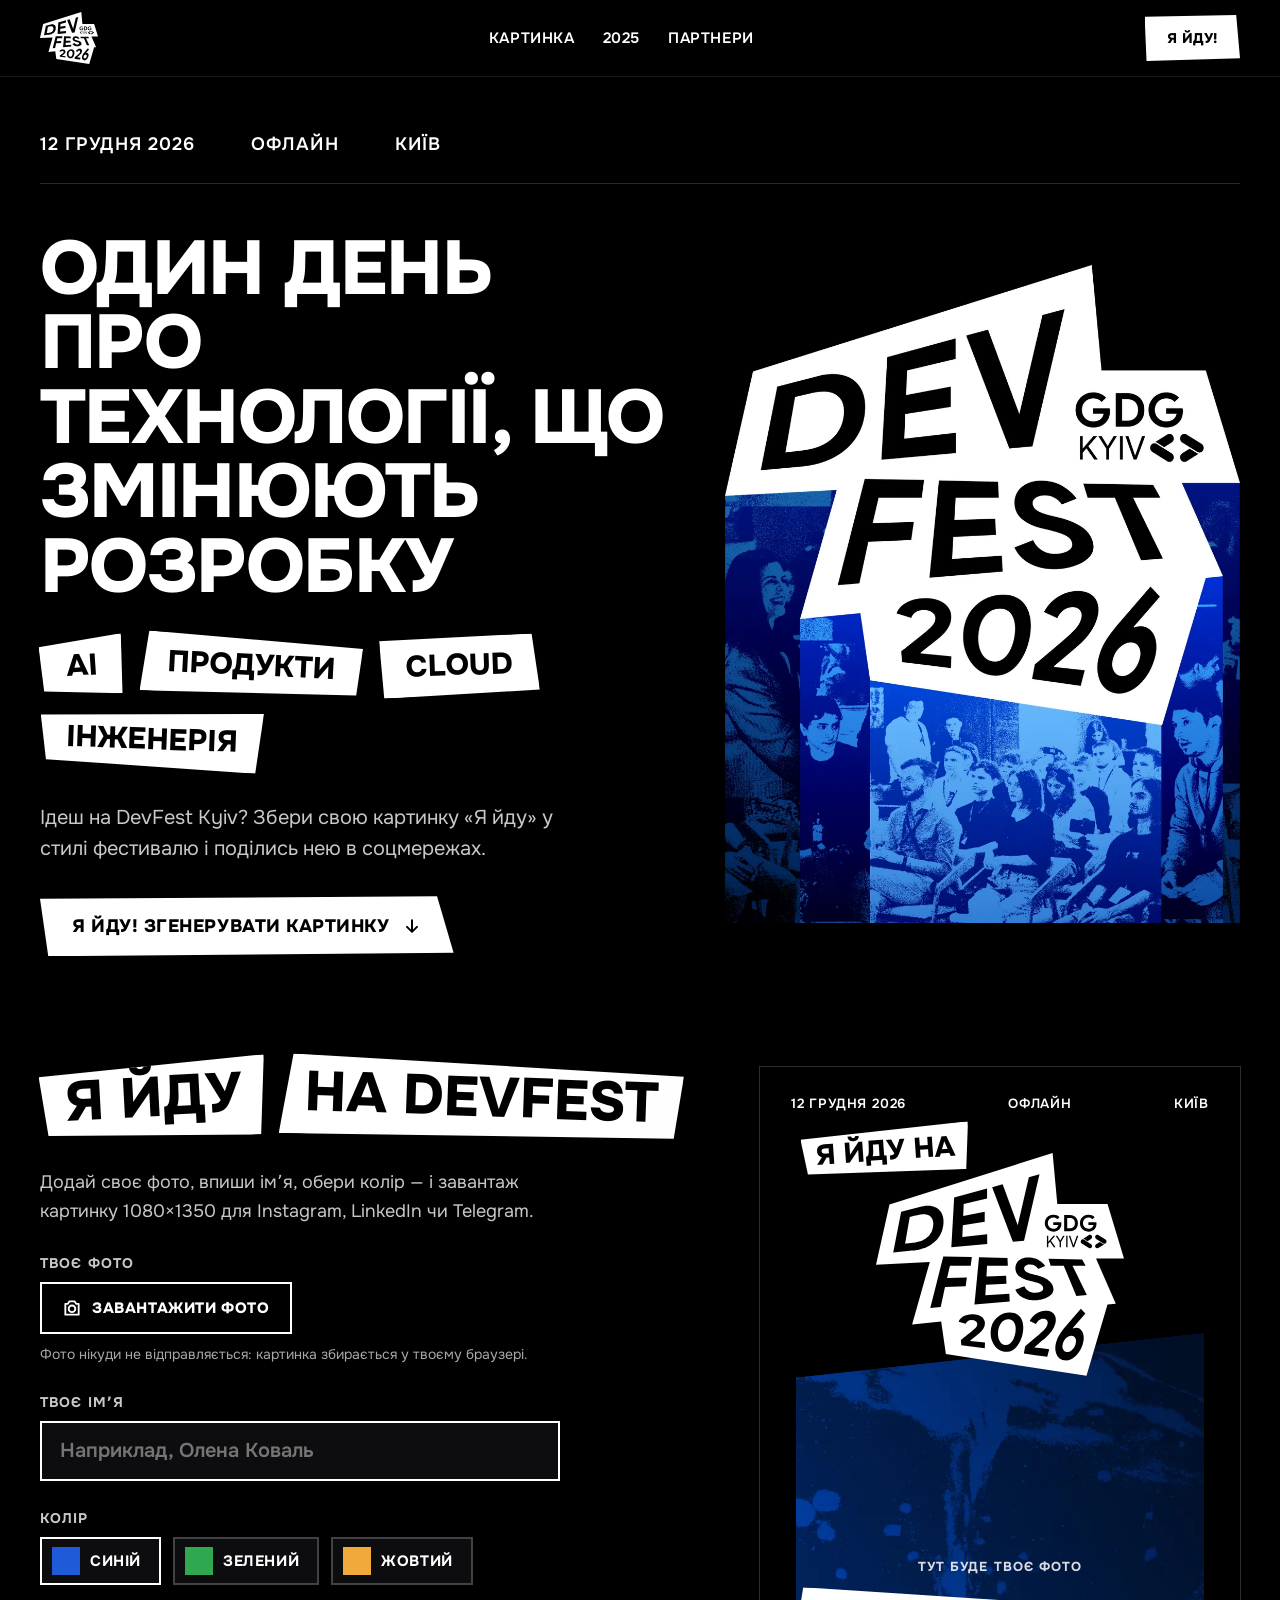
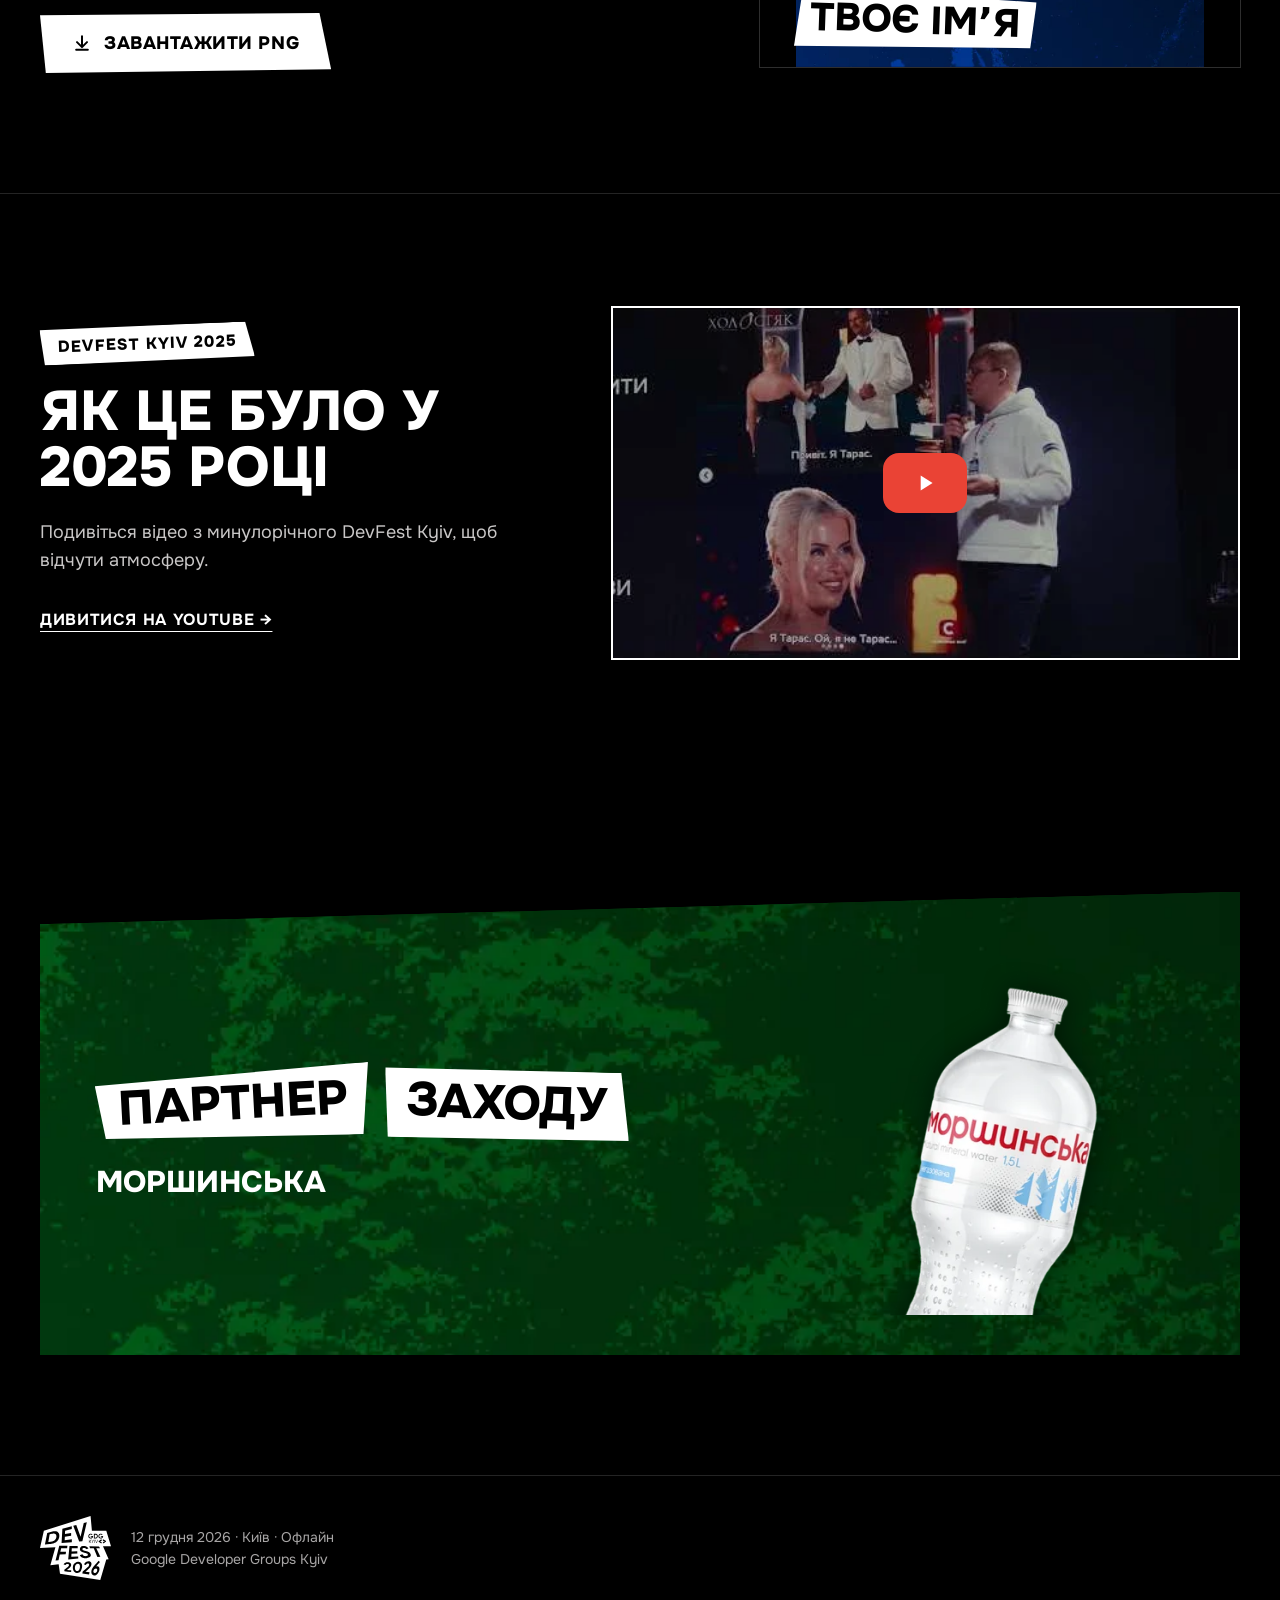
==== index.html @ 0931aec8 "Add DevFest Kyiv 2026 landing with «Я йду» image generator Co-Authored-By: Claude Opus 5.5 <noreply@" ====
<!doctype html>
<html lang="uk">
<head>
<meta charset="utf-8">
<meta name="viewport" content="width=device-width, initial-scale=1">
<title>DevFest Kyiv 2026 — Я йду</title>
<meta name="description" content="DevFest Kyiv 2026, 12 грудня, Київ, офлайн. Збери свою картинку «Я йду на DevFest» і поділись нею.">
<meta property="og:title" content="Я йду на DevFest Kyiv 2026">
<meta property="og:description" content="12 грудня 2026 · Київ · Офлайн. Збери свою картинку «Я йду».">
<meta property="og:image" content="https://olehmell.github.io/devfest-kyiv-2026/assets/og.jpg">
<meta name="twitter:card" content="summary_large_image">
<meta name="theme-color" content="#000000">
<link rel="icon" href="assets/logo.svg" type="image/svg+xml">
<link rel="preconnect" href="https://fonts.googleapis.com">
<link rel="stylesheet" href="https://fonts.googleapis.com/css2?family=Onest:wght@400;500;600;700;800;900&amp;display=swap">
<style>
[hidden]{display:none !important}
html{scroll-behavior:smooth}
body{margin:0;background:#000}
*{box-sizing:border-box}
a{color:#ffffff}a:hover{color:#9cbcff}
.wrap{width:100%;max-width:1280px;margin:0 auto;padding:0 40px}
.nav-links{display:flex;gap:28px;flex-wrap:wrap;align-items:center}
.hero{display:grid;grid-template-columns:minmax(0,1.1fr) minmax(0,.9fr);gap:56px;align-items:center}
.gen{display:grid;grid-template-columns:minmax(0,1fr) auto;gap:64px;align-items:center}
.recap{display:grid;grid-template-columns:minmax(0,.9fr) minmax(0,1.1fr);gap:56px;align-items:center}
.partner{display:grid;grid-template-columns:minmax(0,1.2fr) minmax(0,.8fr);gap:40px;align-items:center}
.tx-red{background:#3b0505 url(assets/tx-red.webp) center/cover no-repeat}
.tx-green{background:#0a3a12 url(assets/tx-green.webp) center/cover no-repeat}
.torn-a{clip-path:polygon(0 14%,100% 0,97% 100%,3% 88%)}
.torn-b{clip-path:polygon(3% 0,100% 12%,98% 90%,0 100%)}
.torn-c{clip-path:polygon(0 4%,96% 0,100% 94%,2% 100%)}
.shard{clip-path:polygon(0 7%,100% 0,100% 100%,0 100%)}
.band{clip-path:polygon(0 0,100% 10%,100% 100%,0 90%)}
.btn-w{color:#000;background:#fff;border:0;cursor:pointer}
.btn-w:hover{color:#000;background:#d7e3ff}
.btn-w:disabled{opacity:.6;cursor:progress}
.swatch{cursor:pointer}
.btn-o{color:#fff;background:transparent;box-shadow:inset 0 0 0 2px #fff;border:0;cursor:pointer}
.btn-o:hover{color:#000;background:#fff}
.file-input:focus-visible + label{outline:3px solid #9cbcff;outline-offset:3px}
.zoom{accent-color:#ffffff;width:100%;max-width:320px;height:44px}
.field:focus{outline:3px solid #9cbcff;outline-offset:2px}
.play{transition:transform .15s}
.vid:hover .play{transform:scale(1.08)}
.card-wrap{width:480px}
@media (max-width:1040px){
.hero,.recap,.partner,.gen{grid-template-columns:minmax(0,1fr)}
.hero-art{max-width:460px;margin:0 auto}
.card-wrap{margin:0 auto}
}
@media (max-width:640px){
.wrap{padding:0 16px}
.nav-links{display:none}
.h1{font-size:40px !important}
.h2{font-size:34px !important}
.meta-row{gap:10px 18px !important}
.tag-xl{font-size:22px !important}
.card-wrap{width:100%;max-width:480px;overflow-x:auto}
}
</style>
</head>
<body>
<div style="width: 100%; min-height: 100vh; background: #000000; color: #ffffff; font-family: 'Google Sans Display', 'Google Sans', 'Onest', system-ui, sans-serif; -webkit-font-smoothing: antialiased; overflow-x: hidden;">

<header style="position: sticky; top: 0; z-index: 10; background: rgba(0,0,0,.86); backdrop-filter: blur(10px); border-bottom: 1px solid rgba(255,255,255,.1);">
<div class="wrap" style="display: flex; align-items: center; justify-content: space-between; gap: 24px; min-height: 76px;">
<a href="#top" aria-label="DevFest Kyiv 2026 — на початок" style="display: inline-flex; align-items: center;">
<img src="assets/logo.svg" alt="DevFest 2026 GDG Kyiv" style="height: 52px; width: auto; display: block;">
</a>
<nav aria-label="Основна навігація" class="nav-links" style="font-size: 15px; font-weight: 600; letter-spacing: .04em; text-transform: uppercase;">
<a href="#generator" style="text-decoration: none;">Картинка</a>
<a href="#recap" style="text-decoration: none;">2025</a>
<a href="#partners" style="text-decoration: none;">Партнери</a>
</nav>
<a class="btn-w torn-c" href="#generator" style="display: inline-flex; align-items: center; min-height: 46px; padding: 0 22px; font-size: 14px; font-weight: 800; letter-spacing: .04em; text-transform: uppercase; text-decoration: none;">Я йду!</a>
</div>
</header>

<section id="top" style="padding: 56px 0 104px;">
<div class="wrap">
<div class="meta-row" style="display: flex; flex-wrap: wrap; gap: 12px 56px; font-size: 18px; font-weight: 600; letter-spacing: .06em; text-transform: uppercase; color: #ffffff; padding-bottom: 28px; border-bottom: 1px solid rgba(255,255,255,.16);">
<span>12 грудня 2026</span>
<span>Офлайн</span>
<span>Київ</span>
</div>
<div class="hero" style="margin-top: 48px;">
<div style="display: flex; flex-direction: column; gap: 32px; min-width: 0;">
<h1 class="h1" style="margin: 0; font-size: 76px; line-height: .98; font-weight: 800; letter-spacing: -.02em; text-transform: uppercase;">Один день про технології, що змінюють розробку</h1>
<div style="display: flex; flex-wrap: wrap; gap: 14px 18px; align-items: center;" aria-label="Теми конференції">
<span class="torn-a tag-xl" style="display: inline-block; background: #ffffff; color: #000000; font-size: 30px; font-weight: 800; text-transform: uppercase; padding: 10px 26px 12px; transform: rotate(-4deg);">AI</span>
<span class="torn-b tag-xl" style="display: inline-block; background: #ffffff; color: #000000; font-size: 30px; font-weight: 800; text-transform: uppercase; padding: 10px 26px 12px; transform: rotate(3deg);">Продукти</span>
<span class="torn-c tag-xl" style="display: inline-block; background: #ffffff; color: #000000; font-size: 30px; font-weight: 800; text-transform: uppercase; padding: 10px 26px 12px; transform: rotate(-2deg);">Cloud</span>
<span class="torn-a tag-xl" style="display: inline-block; background: #ffffff; color: #000000; font-size: 30px; font-weight: 800; text-transform: uppercase; padding: 10px 26px 12px; transform: rotate(2deg);">Інженерія</span>
</div>
<p style="margin: 0; max-width: 540px; font-size: 20px; line-height: 1.55; color: #c9c7c7; font-family: 'Onest', system-ui, sans-serif;">Ідеш на DevFest Kyiv? Збери свою картинку «Я йду» у стилі фестивалю і поділись нею в соцмережах.</p>
<div style="display: flex; flex-wrap: wrap; gap: 16px;">
<a class="btn-w torn-c" href="#generator" style="display: inline-flex; align-items: center; gap: 12px; min-height: 60px; padding: 0 32px; font-size: 18px; font-weight: 800; letter-spacing: .03em; text-transform: uppercase; text-decoration: none;">Я йду! Згенерувати картинку
<svg width="20" height="20" viewBox="0 0 24 24" fill="none" stroke="currentColor" stroke-width="2.4" stroke-linecap="round" stroke-linejoin="round" aria-hidden="true"><path d="M12 5v14M6 13l6 6 6-6"></path></svg></a>
</div>
</div>
<div class="hero-art" style="min-width: 0;">
<img src="assets/kv-blue.webp" alt="Ключовий візуал DevFest 2026 GDG Kyiv: логотип на фоні синього дуотонного фото учасників" style="display: block; width: 100%; height: auto;">
</div>
</div>
</div>
</section>

<section id="generator" aria-labelledby="gen-title" style="padding: 0 0 120px;">
<div class="wrap gen">
<div style="display: flex; flex-direction: column; gap: 28px; min-width: 0;">
<h2 id="gen-title" class="h2" style="margin: 0; display: flex; flex-wrap: wrap; gap: 6px 14px;">
<span class="torn-a" style="display: inline-block; background: #ffffff; color: #000000; font-size: 56px; line-height: 1; font-weight: 800; text-transform: uppercase; padding: 10px 24px 14px; transform: rotate(-3deg);">Я йду</span>
<span class="torn-b" style="display: inline-block; background: #ffffff; color: #000000; font-size: 56px; line-height: 1; font-weight: 800; text-transform: uppercase; padding: 10px 24px 14px; transform: rotate(2deg);">на DevFest</span>
</h2>
<p style="margin: 0; max-width: 520px; font-size: 18px; line-height: 1.6; color: #c9c7c7; font-family: 'Onest', system-ui, sans-serif;">Додай своє фото, впиши імʼя, обери колір — і завантаж картинку 1080×1350 для Instagram, LinkedIn чи Telegram.</p>
<div style="display: flex; flex-direction: column; gap: 10px;">
<span style="font-size: 14px; font-weight: 700; letter-spacing: .08em; text-transform: uppercase; color: #c9c7c7;">Твоє фото</span>
<div style="position: relative; display: flex; flex-wrap: wrap; align-items: center; gap: 12px;">
<input id="gen-photo" class="file-input" type="file" accept="image/*" style="position: absolute; left: 0; top: 0; width: 1px; height: 1px; opacity: 0; overflow: hidden;">
<label for="gen-photo" class="btn-o" style="display: inline-flex; align-items: center; gap: 10px; min-height: 52px; padding: 0 22px; font-size: 15px; font-weight: 800; letter-spacing: .04em; text-transform: uppercase;">
<svg width="20" height="20" viewBox="0 0 24 24" fill="none" stroke="currentColor" stroke-width="2.2" stroke-linecap="round" stroke-linejoin="round" aria-hidden="true"><path d="M4 7h3l2-3h6l2 3h3v13H4z"></path><circle cx="12" cy="13" r="4"></circle></svg><span id="photo-label">Завантажити фото</span></label>
<button id="photo-clear" hidden type="button" class="btn-o" style="display: inline-flex; align-items: center; min-height: 52px; padding: 0 18px; font-size: 15px; font-weight: 700; letter-spacing: .04em; text-transform: uppercase; font-family: inherit;">Прибрати</button>
</div>
<div id="zoom-row" hidden style="display: flex; align-items: center; gap: 14px; flex-wrap: wrap;">
<label for="gen-zoom" style="font-size: 14px; font-weight: 700; letter-spacing: .08em; text-transform: uppercase; color: #c9c7c7;">Масштаб</label>
<input id="gen-zoom" class="zoom" type="range" min="1" max="2.5" step="0.05" value="1">
</div>
<span style="font-size: 14px; line-height: 1.5; color: #a8a6a6; font-family: 'Onest', system-ui, sans-serif;">Фото нікуди не відправляється: картинка збирається у твоєму браузері.</span>
</div>
<div style="display: flex; flex-direction: column; gap: 10px; max-width: 520px;">
<label for="gen-name" style="font-size: 14px; font-weight: 700; letter-spacing: .08em; text-transform: uppercase; color: #c9c7c7;">Твоє імʼя</label>
<input id="gen-name" class="field" type="text" maxlength="28" autocomplete="name" placeholder="Наприклад, Олена Коваль" style="height: 60px; padding: 0 18px; background: #0d0d0f; color: #ffffff; border: 2px solid #ffffff; border-radius: 0; font-size: 20px; font-weight: 600; font-family: 'Onest', system-ui, sans-serif;">
</div>
<div style="display: flex; flex-direction: column; gap: 10px;">
<span id="gen-color" style="font-size: 14px; font-weight: 700; letter-spacing: .08em; text-transform: uppercase; color: #c9c7c7;">Колір</span>
<div role="group" aria-labelledby="gen-color" style="display: flex; flex-wrap: wrap; gap: 12px;">
<button type="button" class="swatch" data-color="blue" aria-pressed="true" style="display: inline-flex; align-items: center; gap: 10px; min-height: 48px; padding: 0 18px 0 10px; background: #0d0d0f; color: #ffffff; font-size: 15px; font-weight: 700; text-transform: uppercase; letter-spacing: .04em; font-family: inherit; ">
<span aria-hidden="true" style="width: 28px; height: 28px; background: #1f5bd8; display: block;"></span>Синій</button>
<button type="button" class="swatch" data-color="green" aria-pressed="false" style="display: inline-flex; align-items: center; gap: 10px; min-height: 48px; padding: 0 18px 0 10px; background: #0d0d0f; color: #ffffff; font-size: 15px; font-weight: 700; text-transform: uppercase; letter-spacing: .04em; font-family: inherit; ">
<span aria-hidden="true" style="width: 28px; height: 28px; background: #2fa84f; display: block;"></span>Зелений</button>
<button type="button" class="swatch" data-color="yellow" aria-pressed="false" style="display: inline-flex; align-items: center; gap: 10px; min-height: 48px; padding: 0 18px 0 10px; background: #0d0d0f; color: #ffffff; font-size: 15px; font-weight: 700; text-transform: uppercase; letter-spacing: .04em; font-family: inherit; ">
<span aria-hidden="true" style="width: 28px; height: 28px; background: #f2a93b; display: block;"></span>Жовтий</button>
</div>
</div>
<div style="display: flex; flex-wrap: wrap; align-items: center; gap: 16px 20px;">
<button type="button" id="download" class="btn-w torn-c" style="display: inline-flex; align-items: center; gap: 12px; min-height: 60px; padding: 0 32px; font-size: 18px; font-weight: 800; letter-spacing: .03em; text-transform: uppercase; font-family: inherit;">
<svg width="20" height="20" viewBox="0 0 24 24" fill="none" stroke="currentColor" stroke-width="2.4" stroke-linecap="round" stroke-linejoin="round" aria-hidden="true"><path d="M12 4v12M6 11l6 6 6-6M5 20h14"></path></svg><span id="download-label">Завантажити PNG</span></button>
<span id="status" role="status" style="font-size: 15px; color: #c9c7c7; font-family: 'Onest', system-ui, sans-serif;"></span>
</div>
<div id="result" hidden style="display: flex; flex-wrap: wrap; align-items: flex-start; gap: 20px; padding: 20px; border: 1px solid rgba(255,255,255,.22); background: #0d0d0f;">
<img id="result-img" src="" alt="Готова картинка «Я йду на DevFest»" style="width: 160px; height: 200px; display: block; box-shadow: 0 0 0 1px rgba(255,255,255,.18);">
<div style="flex: 1 1 220px; display: flex; flex-direction: column; gap: 14px; font-size: 15px; line-height: 1.5; color: #c9c7c7; font-family: 'Onest', system-ui, sans-serif;">
<p style="margin: 0; color: #ffffff; font-weight: 700;">Картинка готова — 1080×1350 PNG</p>
<p style="margin: 0;">Якщо файл не скачався, натисни на картинку правою кнопкою і обери «Зберегти зображення». На телефоні — утримуй картинку.</p>
<a id="result-link" href="#" target="_blank" rel="noopener" style="align-self: flex-start; color: #ffffff; font-weight: 700; text-decoration: underline; text-underline-offset: 4px;">Відкрити в новій вкладці</a>
</div>
</div>
</div>

<div class="card-wrap">
<div aria-label="Попередній перегляд картинки «Я йду на DevFest»" role="img" style="position: relative; width: 480px; height: 600px; overflow: hidden; background: #000000; font-family: 'Onest', system-ui, sans-serif; box-shadow: 0 0 0 1px rgba(255,255,255,.18), 0 30px 80px rgba(0,0,0,.6);">
<div style="position: absolute; top: 28px; left: 31px; right: 31px; display: flex; justify-content: space-between; font-size: 13.3px; font-weight: 600; letter-spacing: .06em; text-transform: uppercase; color: #ffffff;">
<span>12 грудня 2026</span>
<span>Офлайн</span>
<span>Київ</span>
</div>
<div style="position: absolute; left: 35.6px; top: 266.7px; width: 408.9px; height: 333.3px; overflow: hidden; clip-path: polygon(0 13.33%, 100% 0, 100% 100%, 0 100%); background: #0b1f5c;" id="frame">
<div id="frame-photo" hidden>
<img id="photo-img" src="" alt="" style="position: absolute; inset: 0; width: 100%; height: 100%; object-fit: cover; object-position: 50% 40%; transform: scale(1); transform-origin: 50% 40%; filter: grayscale(1) contrast(1.15); display: block;">
<div style="position: absolute; inset: 0; background: #4d8dff; mix-blend-mode: multiply;" id="tint-mul"></div>
<div style="position: absolute; inset: 0; background: #0b1f5c; mix-blend-mode: screen;" id="tint-scr"></div>
</div>
<div id="frame-texture">
<img id="texture-img" src="assets/tx-blue.webp" alt="" style="position: absolute; inset: 0; width: 100%; height: 100%; object-fit: cover; display: block;">
<div style="position: absolute; left: 0; right: 0; bottom: 92px; text-align: center; font-size: 13px; font-weight: 700; letter-spacing: .08em; text-transform: uppercase; color: rgba(255,255,255,.85);">Тут буде твоє фото</div>
</div>
</div>
<img src="assets/logo.svg" alt="" style="position: absolute; left: 115.6px; top: 86.7px; width: 248.9px; height: auto; display: block;">
<span class="torn-a" style="position: absolute; left: 40px; top: 66.7px; background: #ffffff; color: #000000; font-size: 28.4px; line-height: 1.05; font-weight: 800; text-transform: uppercase; padding: 8.9px 14.2px; transform: rotate(-4deg); transform-origin: left top; white-space: nowrap;">Я йду на</span>
<span id="name-label" class="torn-b" style="position: absolute; left: 35.6px; top: 520px; background: #ffffff; color: #000000; font-size: 39.1px; line-height: 1.05; font-weight: 800; text-transform: uppercase; padding: 8.9px 15.1px; transform: rotate(2deg); transform-origin: left top; white-space: nowrap;">Твоє імʼя</span>
</div>
</div>
</div>
</section>

<section id="recap" aria-labelledby="recap-title" style="padding: 112px 0; background: #000000; border-top: 1px solid rgba(255,255,255,.14);">
<div class="wrap recap">
<div style="display: flex; flex-direction: column; gap: 22px;">
<span class="torn-c" style="align-self: flex-start; background: #ffffff; color: #000000; font-size: 16px; font-weight: 800; letter-spacing: .06em; text-transform: uppercase; padding: 8px 18px; transform: rotate(-2deg);">DevFest Kyiv 2025</span>
<h2 id="recap-title" class="h2" style="margin: 0; font-size: 56px; line-height: 1; font-weight: 800; text-transform: uppercase;">Як це було у 2025 році</h2>
<p style="margin: 0; max-width: 460px; font-size: 18px; line-height: 1.6; color: #c9c7c7; font-family: 'Onest', system-ui, sans-serif;">Подивіться відео з минулорічного DevFest Kyiv, щоб відчути атмосферу.</p>
<a href="https://www.youtube.com/watch?v=oBeWPLU7e9I" style="align-self: flex-start; display: inline-flex; align-items: center; min-height: 44px; font-size: 16px; font-weight: 700; text-transform: uppercase; letter-spacing: .04em; text-underline-offset: 6px;">Дивитися на YouTube →</a>
</div>
<a class="vid" href="https://www.youtube.com/watch?v=oBeWPLU7e9I" aria-label="Дивитися відео DevFest Kyiv 2025 на YouTube" style="position: relative; display: block; aspect-ratio: 16 / 9; overflow: hidden; border: 2px solid #ffffff; box-shadow: 0 24px 60px rgba(0,0,0,.6); background: #000;">
<img src="assets/recap-2025.webp" alt="Кадр з відео DevFest Kyiv 2025" style="display: block; width: 100%; height: 100%; object-fit: cover;">
<span style="position: absolute; inset: 0; display: flex; align-items: center; justify-content: center; background: rgba(0,0,0,.25);">
<span class="play" style="width: 84px; height: 60px; border-radius: 16px; background: #ea4335; display: flex; align-items: center; justify-content: center;">
<svg width="26" height="26" viewBox="0 0 24 24" aria-hidden="true"><path d="M8 5v14l11-7z" fill="#ffffff"></path></svg>
</span>
</span>
</a>
</div>
</section>

<section id="partners" aria-labelledby="partners-title" style="padding: 120px 0;">
<div class="wrap">
<div class="tx-green shard partner" style="padding: 64px 56px 40px; min-height: 420px;">
<div style="display: flex; flex-direction: column; gap: 22px;">
<h2 id="partners-title" class="h2" style="margin: 0; display: flex; flex-wrap: wrap; gap: 6px 14px;">
<span class="torn-a" style="display: inline-block; background: #ffffff; color: #000000; font-size: 48px; line-height: 1; font-weight: 800; text-transform: uppercase; padding: 10px 22px 14px; transform: rotate(-3deg);">Партнер</span>
<span class="torn-c" style="display: inline-block; background: #ffffff; color: #000000; font-size: 48px; line-height: 1; font-weight: 800; text-transform: uppercase; padding: 10px 22px 14px; transform: rotate(2deg);">заходу</span>
</h2>
<p style="margin: 0; font-size: 30px; font-weight: 800; text-transform: uppercase;">Моршинська</p>
</div>
<div style="display: flex; justify-content: center;">
<img src="assets/bottle.webp" alt="Пляшка води Моршинська" style="display: block; width: 100%; max-width: 360px; height: auto;">
</div>
</div>
</div>
</section>

<footer style="border-top: 1px solid rgba(255,255,255,.14); padding: 40px 0 48px;">
<div class="wrap" style="display: flex; flex-wrap: wrap; align-items: center; gap: 20px;">
<img src="assets/logo.svg" alt="DevFest 2026 GDG Kyiv" style="height: 64px; width: auto; display: block;">
<div style="font-size: 14px; line-height: 1.6; color: #a8a6a6; font-family: 'Onest', system-ui, sans-serif;">12 грудня 2026 · Київ · Офлайн<br>Google Developer Groups Kyiv</div>
</div>
</footer>

</div>
<script src="app.js"></script>
</body>
</html>
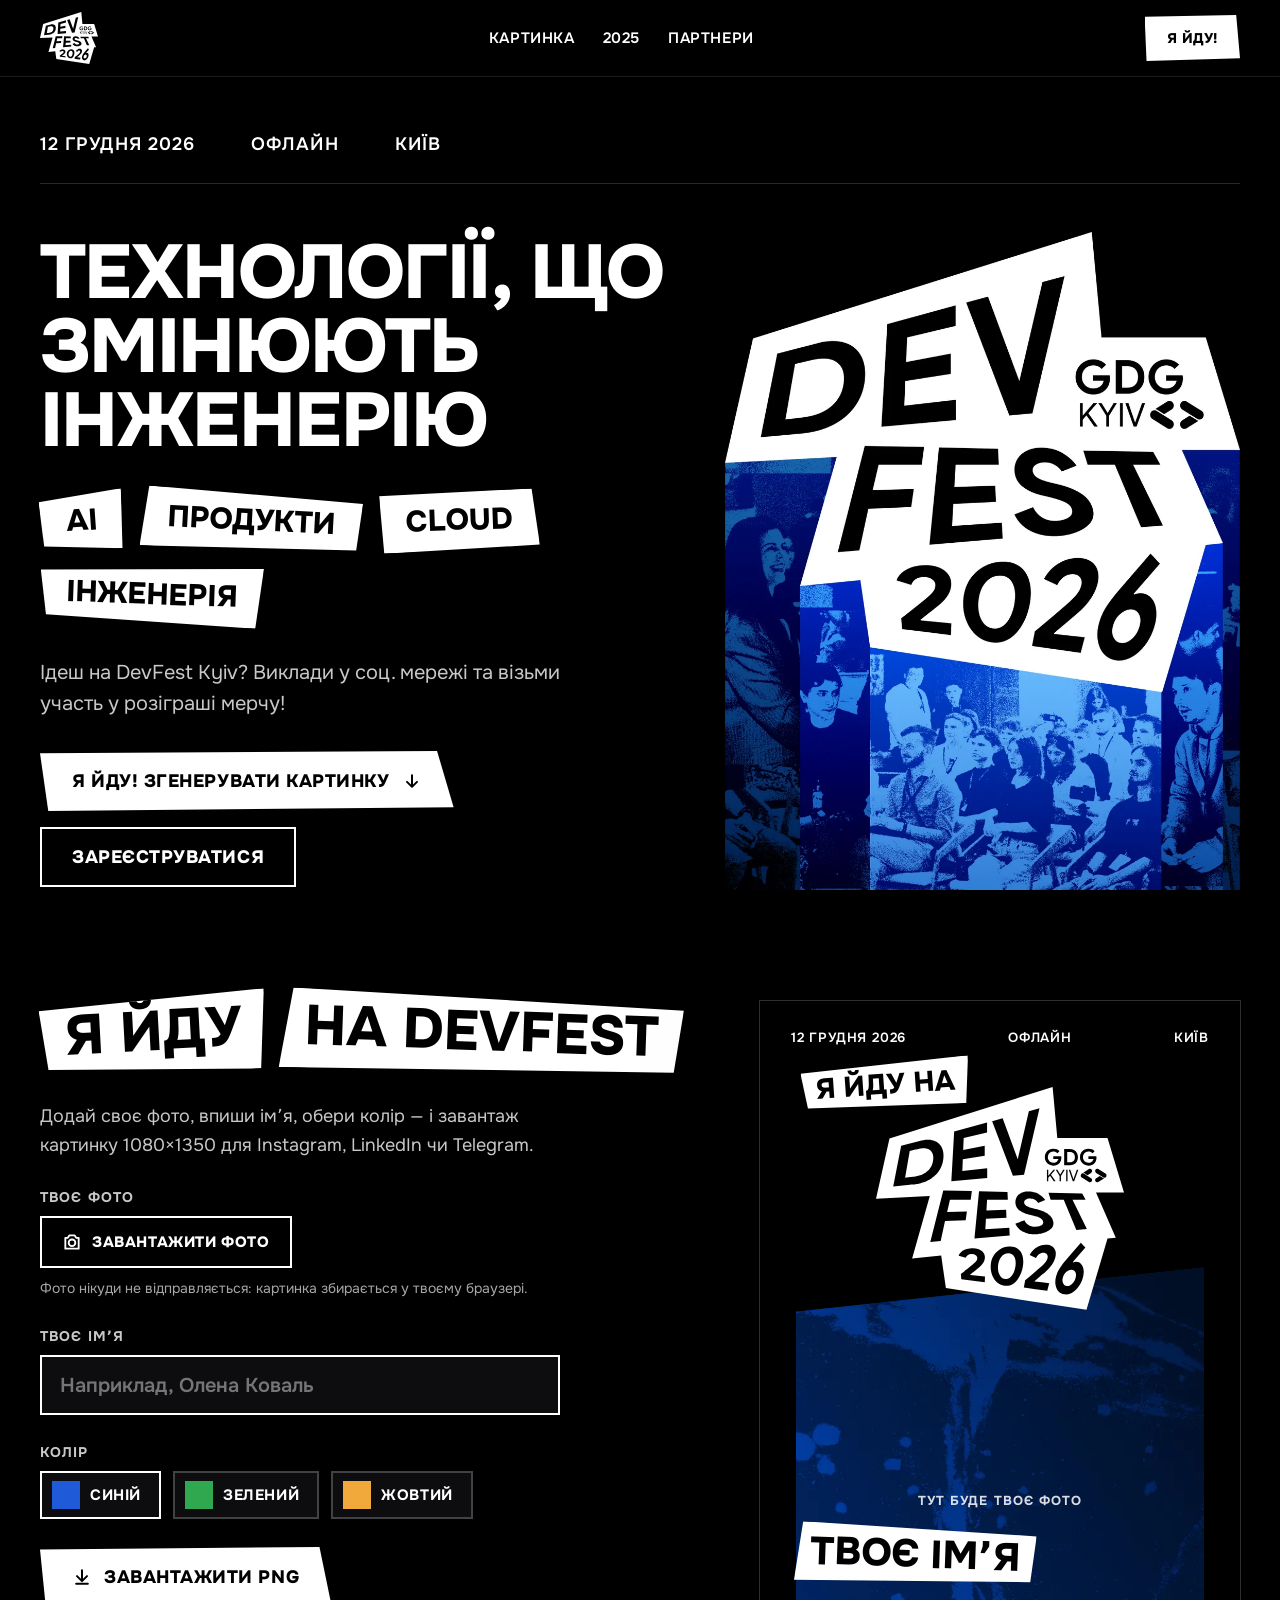
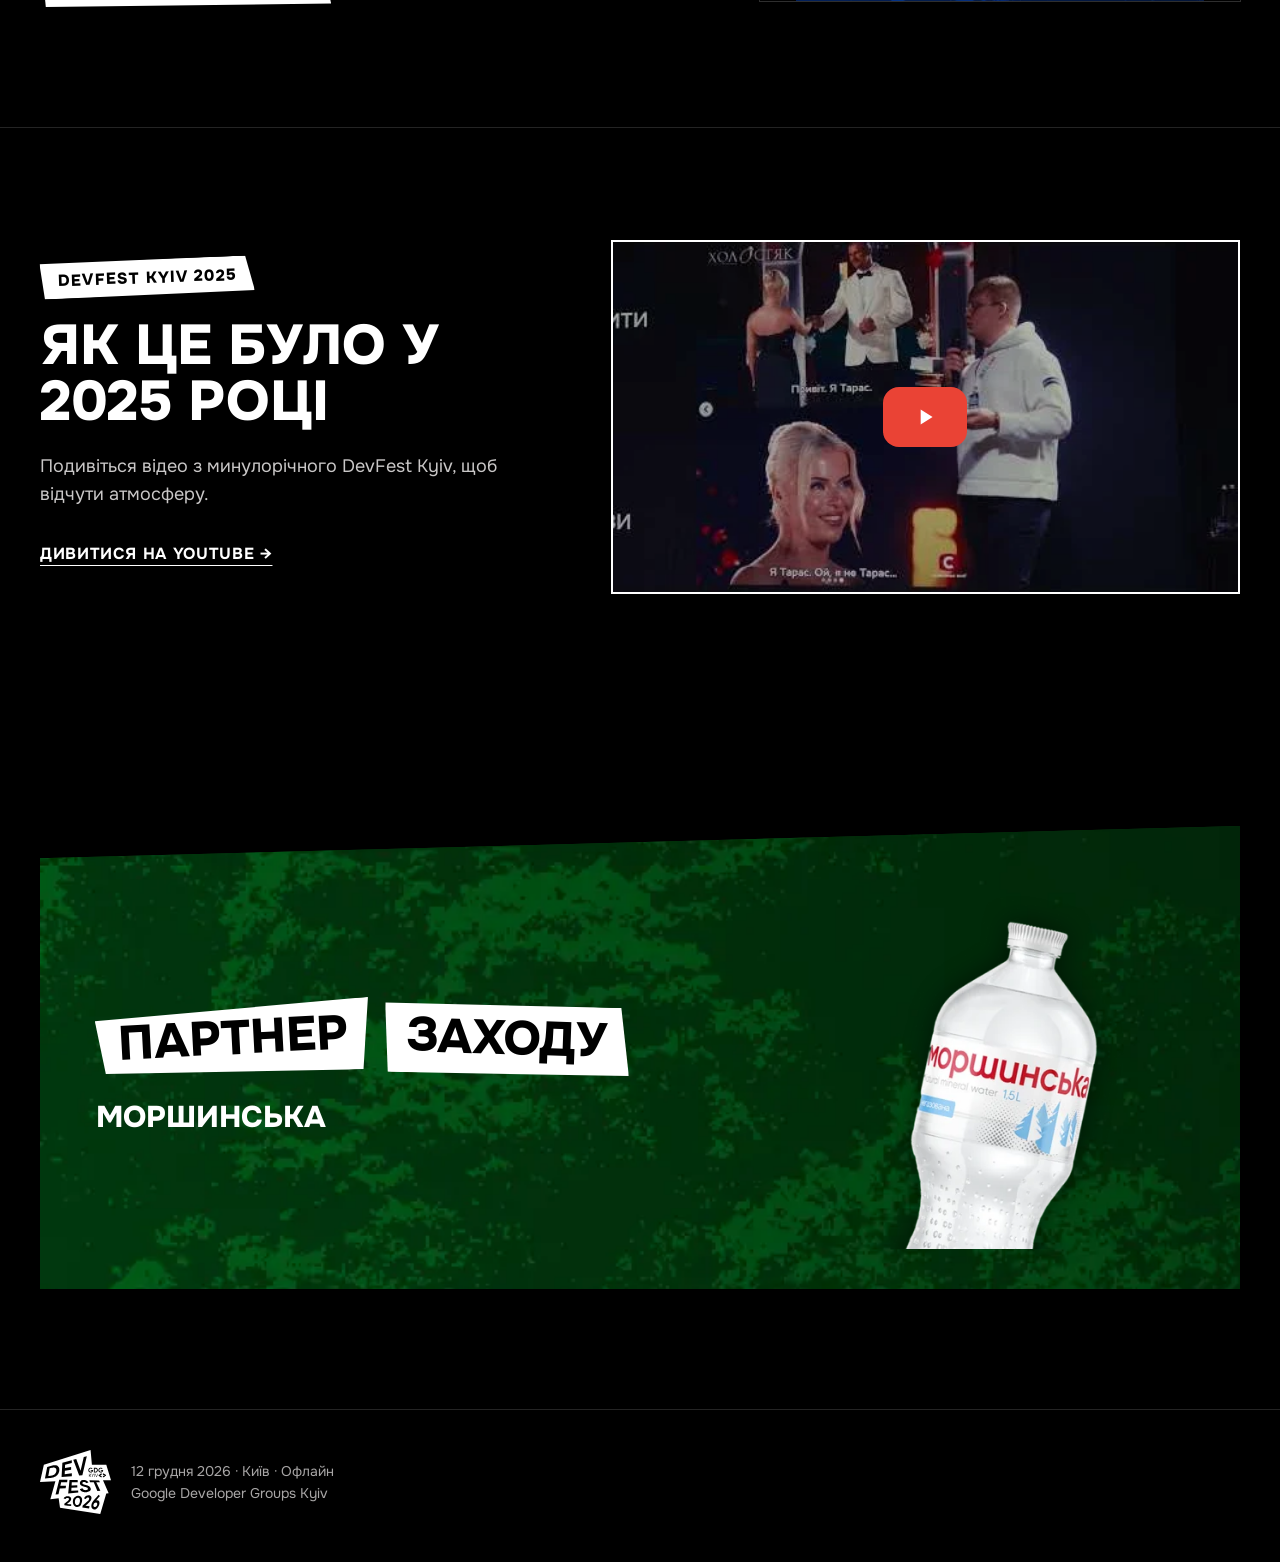
==== commit 5a9185fc: "Update DevFest headline and add registration link" ====
--- a/index.html
+++ b/index.html
@@ -56,7 +56,7 @@
 .h2{font-size:34px !important}
 .meta-row{gap:10px 18px !important}
 .tag-xl{font-size:22px !important}
-.card-wrap{width:100%;max-width:480px;overflow-x:auto}
+.card-wrap{width:100%;max-width:480px;overflow:hidden}
 }
 </style>
 </head>
@@ -86,17 +86,18 @@
 </div>
 <div class="hero" style="margin-top: 48px;">
 <div style="display: flex; flex-direction: column; gap: 32px; min-width: 0;">
-<h1 class="h1" style="margin: 0; font-size: 76px; line-height: .98; font-weight: 800; letter-spacing: -.02em; text-transform: uppercase;">Один день про технології, що змінюють розробку</h1>
+<h1 class="h1" style="margin: 0; font-size: 76px; line-height: .98; font-weight: 800; letter-spacing: -.02em; text-transform: uppercase;">Технології, що змінюють інженерію</h1>
 <div style="display: flex; flex-wrap: wrap; gap: 14px 18px; align-items: center;" aria-label="Теми конференції">
 <span class="torn-a tag-xl" style="display: inline-block; background: #ffffff; color: #000000; font-size: 30px; font-weight: 800; text-transform: uppercase; padding: 10px 26px 12px; transform: rotate(-4deg);">AI</span>
 <span class="torn-b tag-xl" style="display: inline-block; background: #ffffff; color: #000000; font-size: 30px; font-weight: 800; text-transform: uppercase; padding: 10px 26px 12px; transform: rotate(3deg);">Продукти</span>
 <span class="torn-c tag-xl" style="display: inline-block; background: #ffffff; color: #000000; font-size: 30px; font-weight: 800; text-transform: uppercase; padding: 10px 26px 12px; transform: rotate(-2deg);">Cloud</span>
 <span class="torn-a tag-xl" style="display: inline-block; background: #ffffff; color: #000000; font-size: 30px; font-weight: 800; text-transform: uppercase; padding: 10px 26px 12px; transform: rotate(2deg);">Інженерія</span>
 </div>
-<p style="margin: 0; max-width: 540px; font-size: 20px; line-height: 1.55; color: #c9c7c7; font-family: 'Onest', system-ui, sans-serif;">Ідеш на DevFest Kyiv? Збери свою картинку «Я йду» у стилі фестивалю і поділись нею в соцмережах.</p>
+<p style="margin: 0; max-width: 540px; font-size: 20px; line-height: 1.55; color: #c9c7c7; font-family: 'Onest', system-ui, sans-serif;">Ідеш на DevFest Kyiv? Виклади у соц. мережі та візьми участь у розіграші мерчу!</p>
 <div style="display: flex; flex-wrap: wrap; gap: 16px;">
 <a class="btn-w torn-c" href="#generator" style="display: inline-flex; align-items: center; gap: 12px; min-height: 60px; padding: 0 32px; font-size: 18px; font-weight: 800; letter-spacing: .03em; text-transform: uppercase; text-decoration: none;">Я йду! Згенерувати картинку
 <svg width="20" height="20" viewBox="0 0 24 24" fill="none" stroke="currentColor" stroke-width="2.4" stroke-linecap="round" stroke-linejoin="round" aria-hidden="true"><path d="M12 5v14M6 13l6 6 6-6"></path></svg></a>
+<a class="btn-o" href="https://gdg.community.dev/events/details/google-gdg-kyiv-presents-devfest-gdg-kyiv-2026/" style="display: inline-flex; align-items: center; min-height: 60px; padding: 0 32px; font-size: 18px; font-weight: 800; letter-spacing: .03em; text-transform: uppercase; text-decoration: none;">Зареєструватися</a>
 </div>
 </div>
 <div class="hero-art" style="min-width: 0;">
@@ -159,7 +160,7 @@
 </div>
 
 <div class="card-wrap">
-<div aria-label="Попередній перегляд картинки «Я йду на DevFest»" role="img" style="position: relative; width: 480px; height: 600px; overflow: hidden; background: #000000; font-family: 'Onest', system-ui, sans-serif; box-shadow: 0 0 0 1px rgba(255,255,255,.18), 0 30px 80px rgba(0,0,0,.6);">
+<div id="card" aria-label="Попередній перегляд картинки «Я йду на DevFest»" role="img" style="transform-origin: left top; position: relative; width: 480px; height: 600px; overflow: hidden; background: #000000; font-family: 'Onest', system-ui, sans-serif; box-shadow: 0 0 0 1px rgba(255,255,255,.18), 0 30px 80px rgba(0,0,0,.6);">
 <div style="position: absolute; top: 28px; left: 31px; right: 31px; display: flex; justify-content: space-between; font-size: 13.3px; font-weight: 600; letter-spacing: .06em; text-transform: uppercase; color: #ffffff;">
 <span>12 грудня 2026</span>
 <span>Офлайн</span>
@@ -228,6 +229,6 @@
 </footer>
 
 </div>
-<script src="app.js"></script>
+<script src="app.js?v=2"></script>
 </body>
 </html>
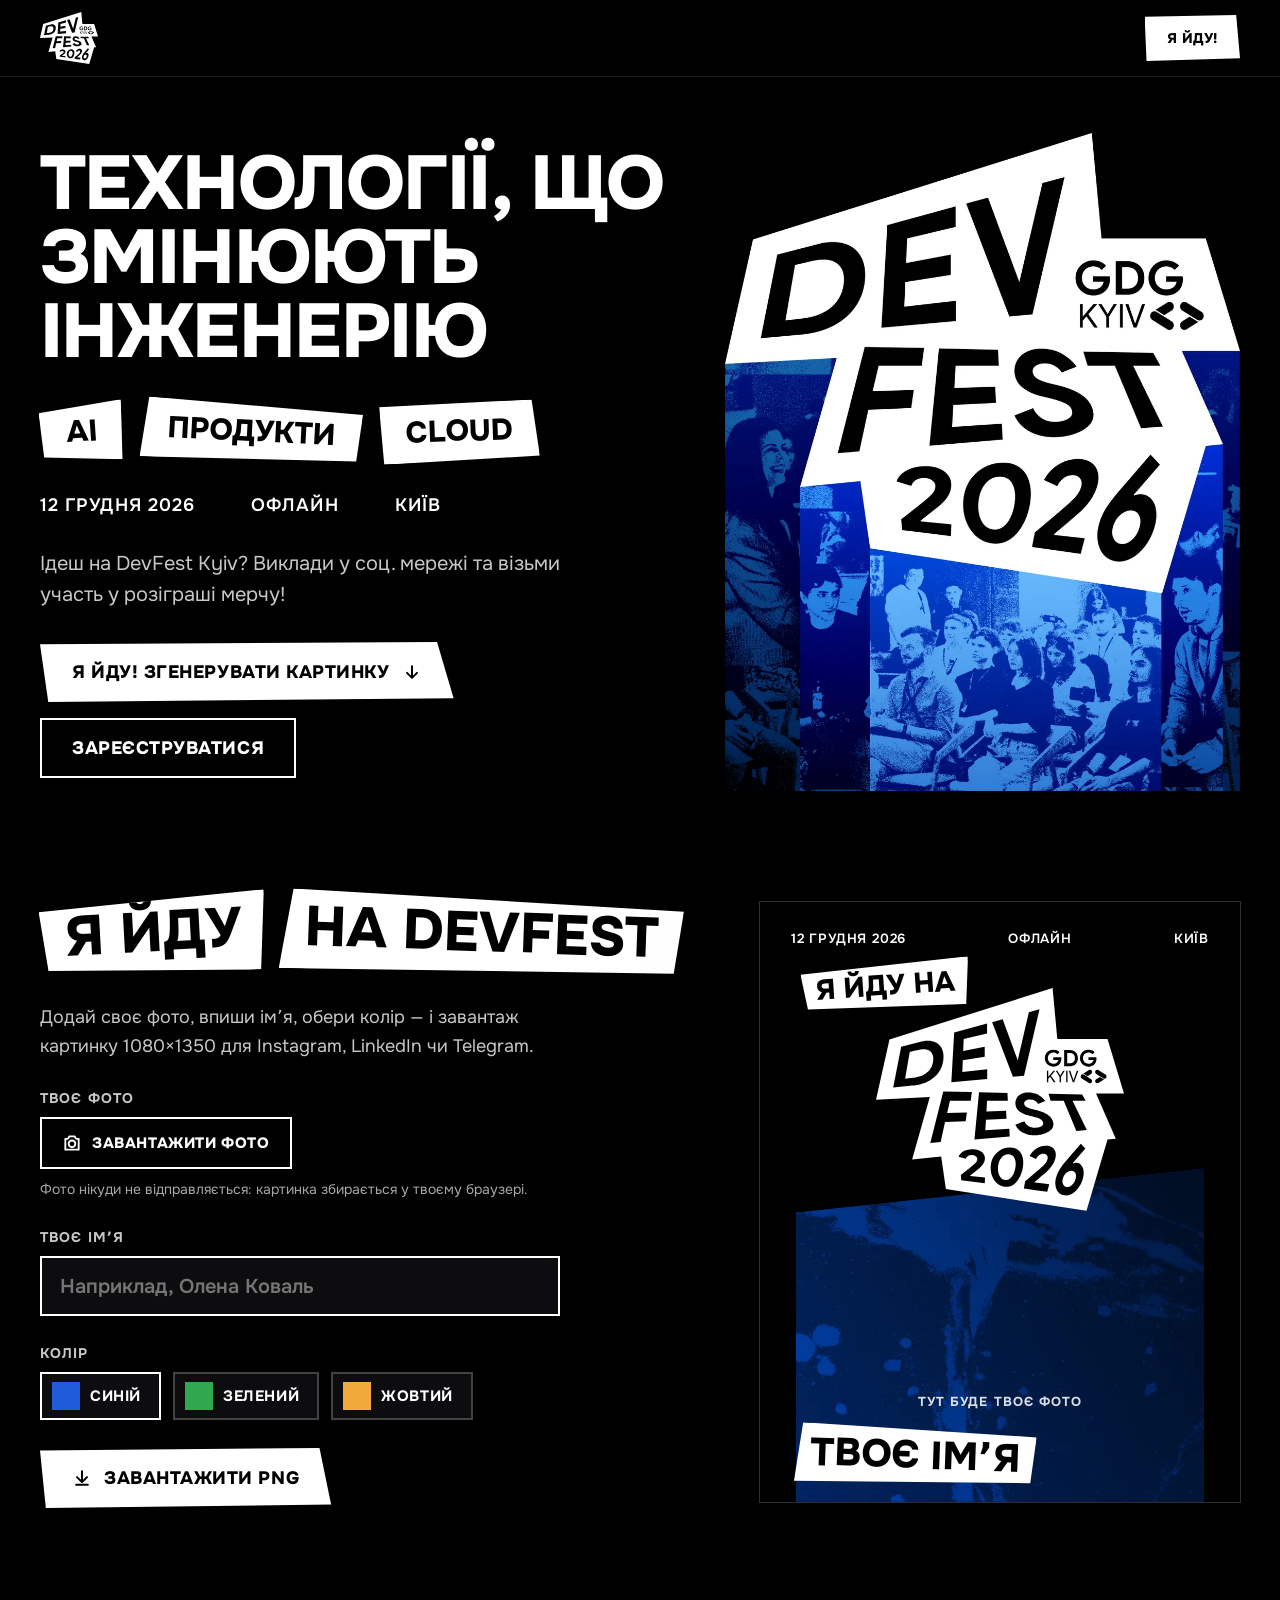
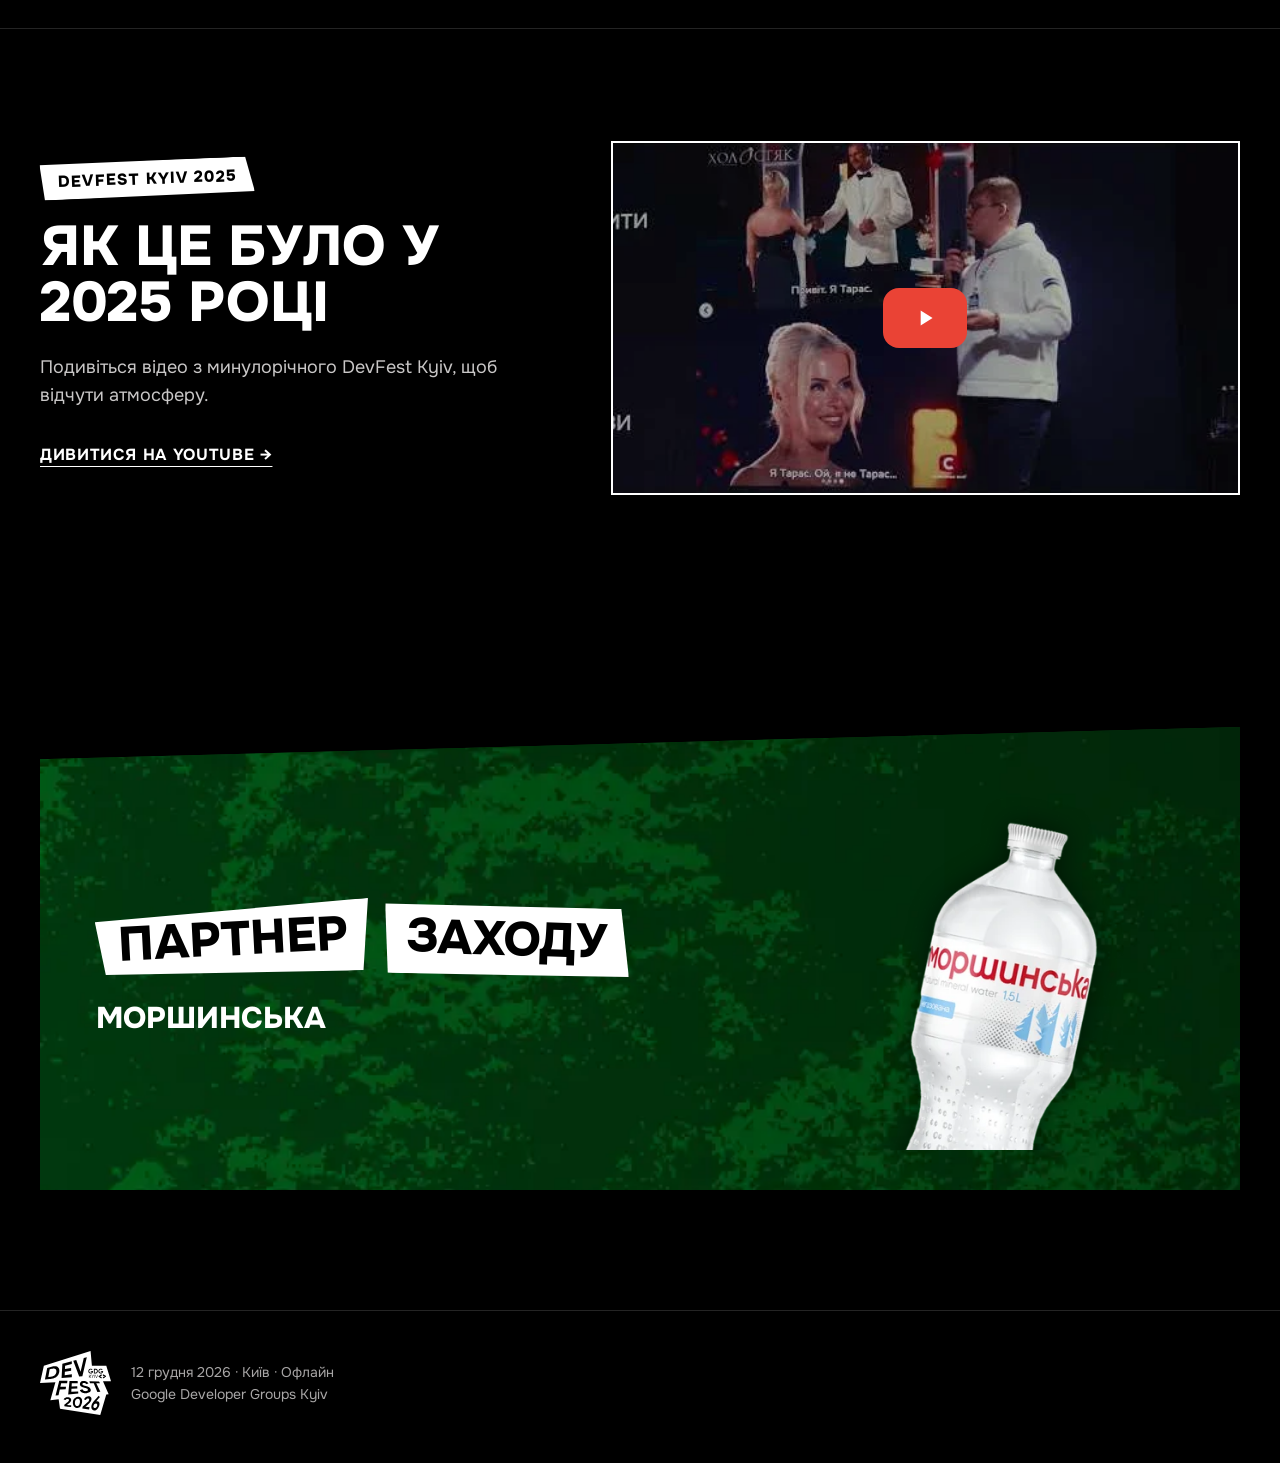
==== commit 7dbf5a65: "Simplify the DevFest header and hero layout" ====
--- a/index.html
+++ b/index.html
@@ -20,7 +20,6 @@
 *{box-sizing:border-box}
 a{color:#ffffff}a:hover{color:#9cbcff}
 .wrap{width:100%;max-width:1280px;margin:0 auto;padding:0 40px}
-.nav-links{display:flex;gap:28px;flex-wrap:wrap;align-items:center}
 .hero{display:grid;grid-template-columns:minmax(0,1.1fr) minmax(0,.9fr);gap:56px;align-items:center}
 .gen{display:grid;grid-template-columns:minmax(0,1fr) auto;gap:64px;align-items:center}
 .recap{display:grid;grid-template-columns:minmax(0,.9fr) minmax(0,1.1fr);gap:56px;align-items:center}
@@ -51,7 +50,6 @@
 }
 @media (max-width:640px){
 .wrap{padding:0 16px}
-.nav-links{display:none}
 .h1{font-size:40px !important}
 .h2{font-size:34px !important}
 .meta-row{gap:10px 18px !important}
@@ -68,30 +66,24 @@
 <a href="#top" aria-label="DevFest Kyiv 2026 — на початок" style="display: inline-flex; align-items: center;">
 <img src="assets/logo.svg" alt="DevFest 2026 GDG Kyiv" style="height: 52px; width: auto; display: block;">
 </a>
-<nav aria-label="Основна навігація" class="nav-links" style="font-size: 15px; font-weight: 600; letter-spacing: .04em; text-transform: uppercase;">
-<a href="#generator" style="text-decoration: none;">Картинка</a>
-<a href="#recap" style="text-decoration: none;">2025</a>
-<a href="#partners" style="text-decoration: none;">Партнери</a>
-</nav>
 <a class="btn-w torn-c" href="#generator" style="display: inline-flex; align-items: center; min-height: 46px; padding: 0 22px; font-size: 14px; font-weight: 800; letter-spacing: .04em; text-transform: uppercase; text-decoration: none;">Я йду!</a>
 </div>
 </header>
 
 <section id="top" style="padding: 56px 0 104px;">
 <div class="wrap">
-<div class="meta-row" style="display: flex; flex-wrap: wrap; gap: 12px 56px; font-size: 18px; font-weight: 600; letter-spacing: .06em; text-transform: uppercase; color: #ffffff; padding-bottom: 28px; border-bottom: 1px solid rgba(255,255,255,.16);">
-<span>12 грудня 2026</span>
-<span>Офлайн</span>
-<span>Київ</span>
-</div>
-<div class="hero" style="margin-top: 48px;">
+<div class="hero">
 <div style="display: flex; flex-direction: column; gap: 32px; min-width: 0;">
 <h1 class="h1" style="margin: 0; font-size: 76px; line-height: .98; font-weight: 800; letter-spacing: -.02em; text-transform: uppercase;">Технології, що змінюють інженерію</h1>
 <div style="display: flex; flex-wrap: wrap; gap: 14px 18px; align-items: center;" aria-label="Теми конференції">
 <span class="torn-a tag-xl" style="display: inline-block; background: #ffffff; color: #000000; font-size: 30px; font-weight: 800; text-transform: uppercase; padding: 10px 26px 12px; transform: rotate(-4deg);">AI</span>
 <span class="torn-b tag-xl" style="display: inline-block; background: #ffffff; color: #000000; font-size: 30px; font-weight: 800; text-transform: uppercase; padding: 10px 26px 12px; transform: rotate(3deg);">Продукти</span>
 <span class="torn-c tag-xl" style="display: inline-block; background: #ffffff; color: #000000; font-size: 30px; font-weight: 800; text-transform: uppercase; padding: 10px 26px 12px; transform: rotate(-2deg);">Cloud</span>
-<span class="torn-a tag-xl" style="display: inline-block; background: #ffffff; color: #000000; font-size: 30px; font-weight: 800; text-transform: uppercase; padding: 10px 26px 12px; transform: rotate(2deg);">Інженерія</span>
+</div>
+<div class="meta-row" style="display: flex; flex-wrap: wrap; gap: 12px 56px; font-size: 18px; font-weight: 600; letter-spacing: .06em; text-transform: uppercase; color: #ffffff;">
+<span>12 грудня 2026</span>
+<span>Офлайн</span>
+<span>Київ</span>
 </div>
 <p style="margin: 0; max-width: 540px; font-size: 20px; line-height: 1.55; color: #c9c7c7; font-family: 'Onest', system-ui, sans-serif;">Ідеш на DevFest Kyiv? Виклади у соц. мережі та візьми участь у розіграші мерчу!</p>
 <div style="display: flex; flex-wrap: wrap; gap: 16px;">
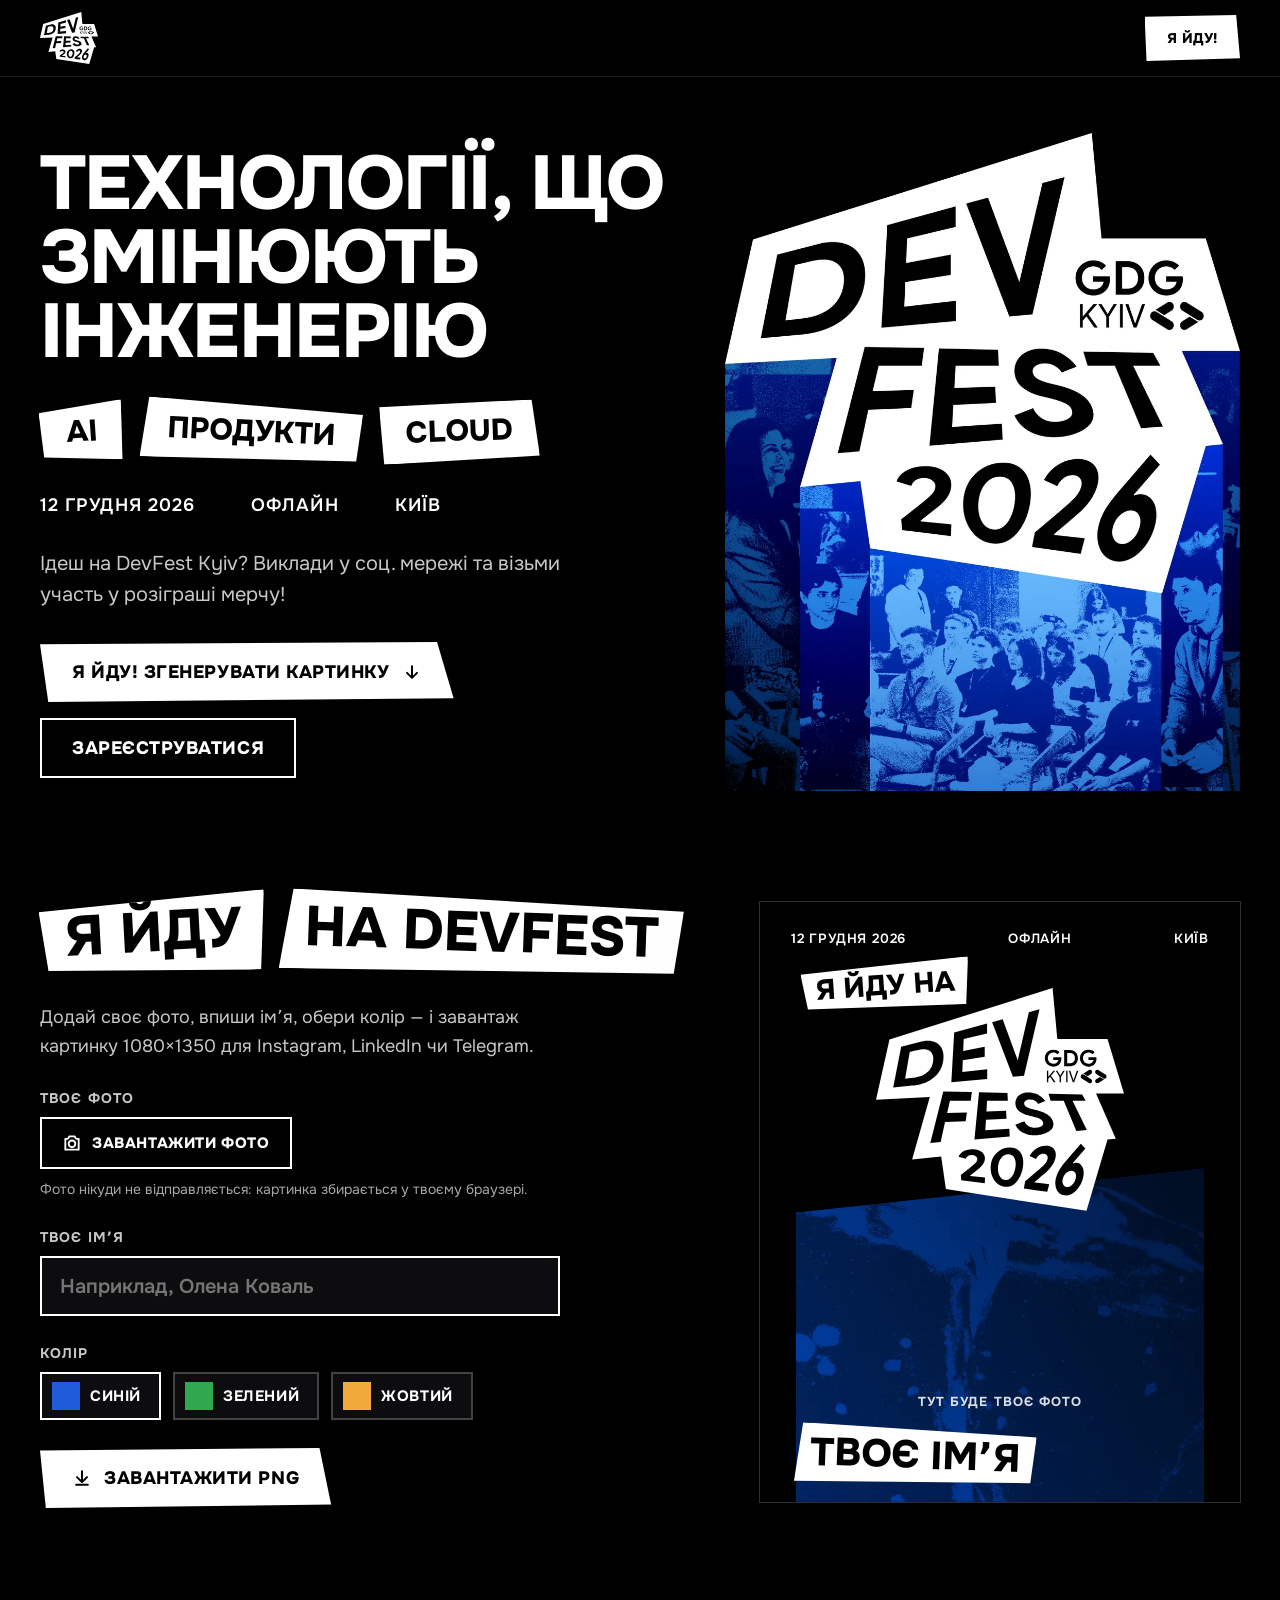
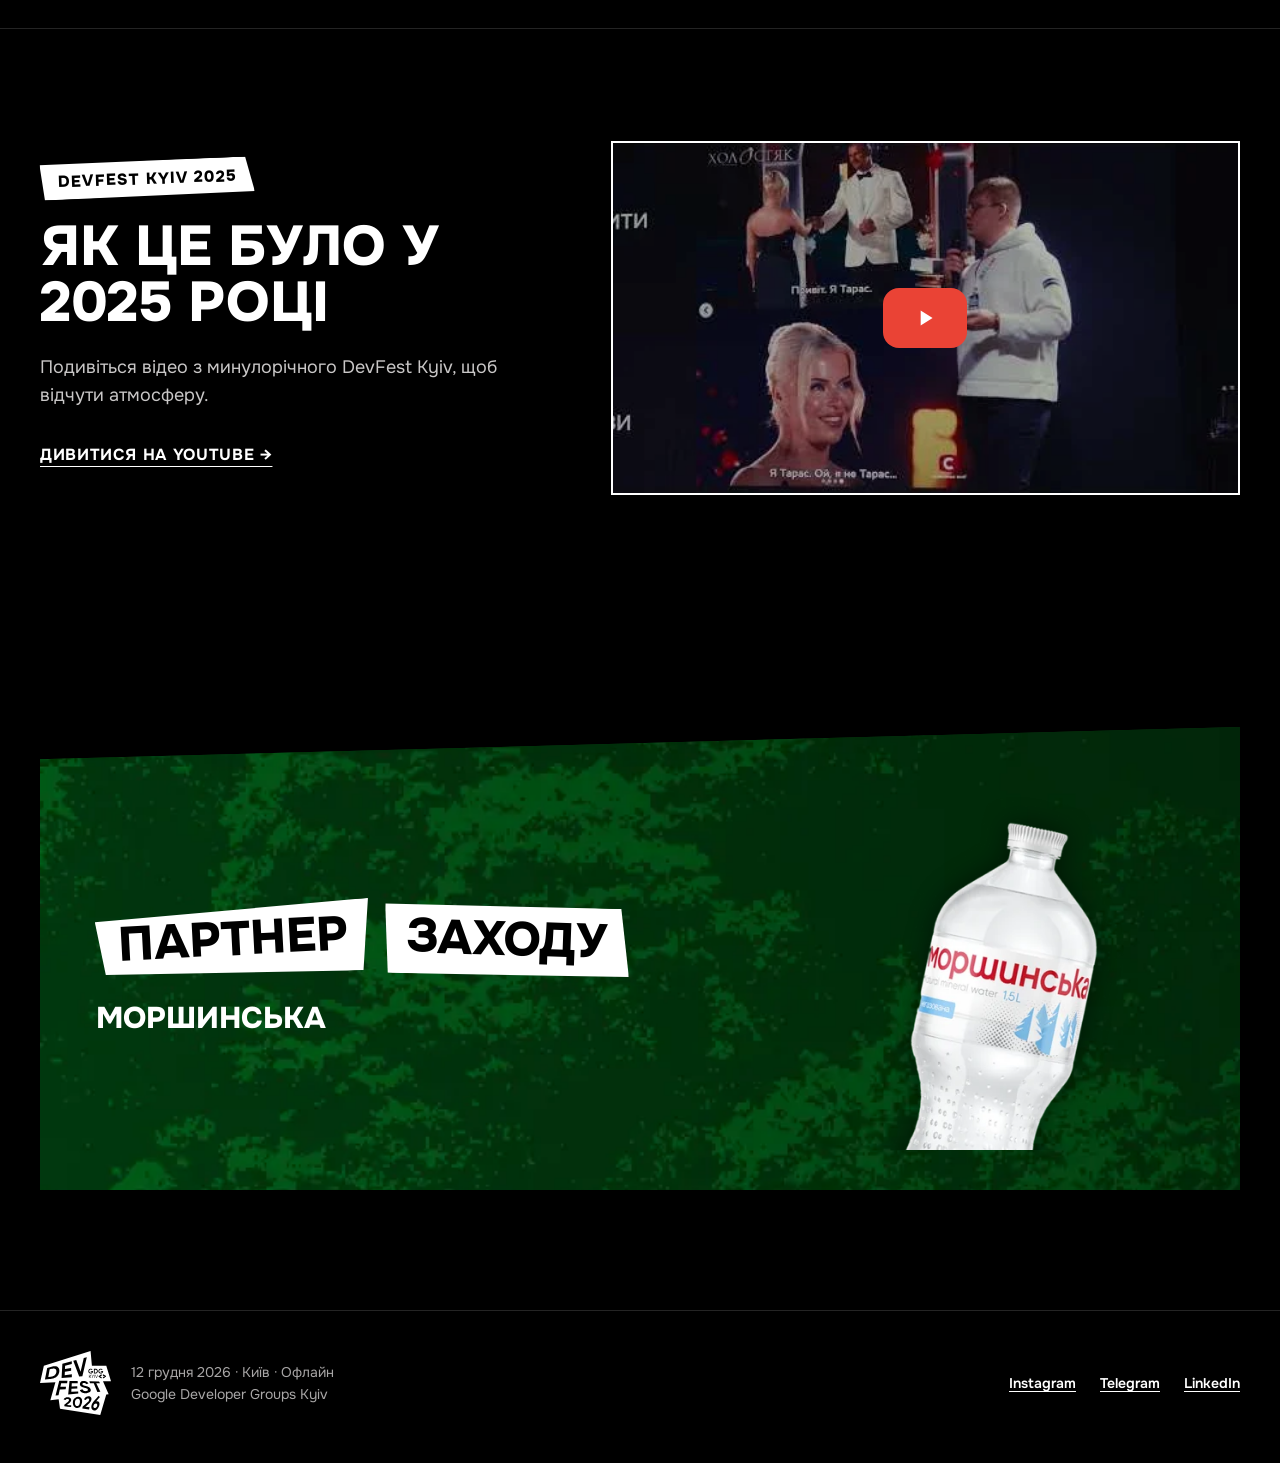
==== commit fef284aa: "Add GDG Kyiv social links to the footer" ====
--- a/index.html
+++ b/index.html
@@ -43,6 +43,8 @@
 .play{transition:transform .15s}
 .vid:hover .play{transform:scale(1.08)}
 .card-wrap{width:480px}
+.footer-links{display:flex;flex-wrap:wrap;gap:4px 24px;font-size:14px;font-weight:600}
+.footer-links a{display:inline-flex;align-items:center;min-height:44px;text-underline-offset:.24em}
 @media (max-width:1040px){
 .hero,.recap,.partner,.gen{grid-template-columns:minmax(0,1fr)}
 .hero-art{max-width:460px;margin:0 auto}
@@ -214,9 +216,16 @@
 </section>
 
 <footer style="border-top: 1px solid rgba(255,255,255,.14); padding: 40px 0 48px;">
-<div class="wrap" style="display: flex; flex-wrap: wrap; align-items: center; gap: 20px;">
+<div class="wrap" style="display: flex; flex-wrap: wrap; align-items: center; justify-content: space-between; gap: 20px 32px;">
+<div style="display: flex; flex-wrap: wrap; align-items: center; gap: 20px;">
 <img src="assets/logo.svg" alt="DevFest 2026 GDG Kyiv" style="height: 64px; width: auto; display: block;">
 <div style="font-size: 14px; line-height: 1.6; color: #a8a6a6; font-family: 'Onest', system-ui, sans-serif;">12 грудня 2026 · Київ · Офлайн<br>Google Developer Groups Kyiv</div>
+</div>
+<nav class="footer-links" aria-label="GDG Kyiv у соцмережах">
+<a href="https://www.instagram.com/gdg_kyiv/">Instagram</a>
+<a href="https://t.me/gdgkyiv">Telegram</a>
+<a href="https://www.linkedin.com/company/gdg-kyiv">LinkedIn</a>
+</nav>
 </div>
 </footer>
 
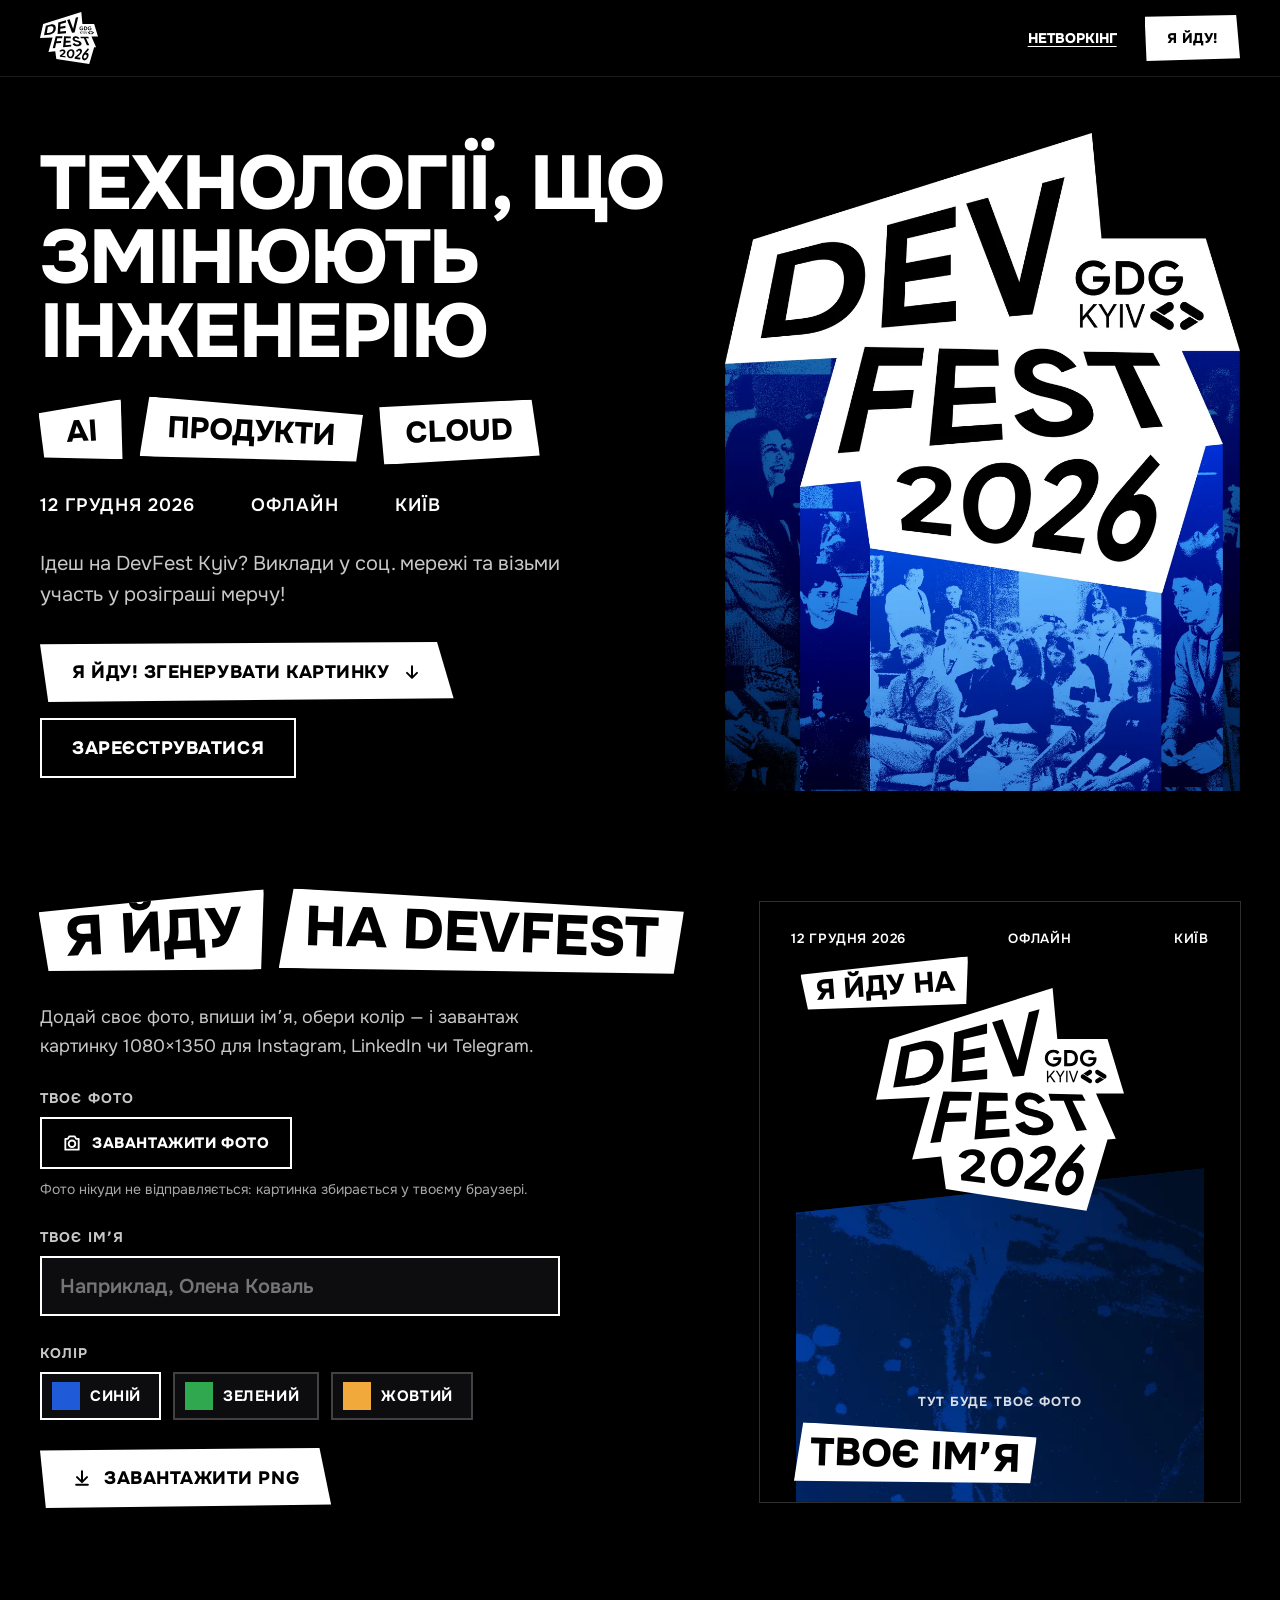
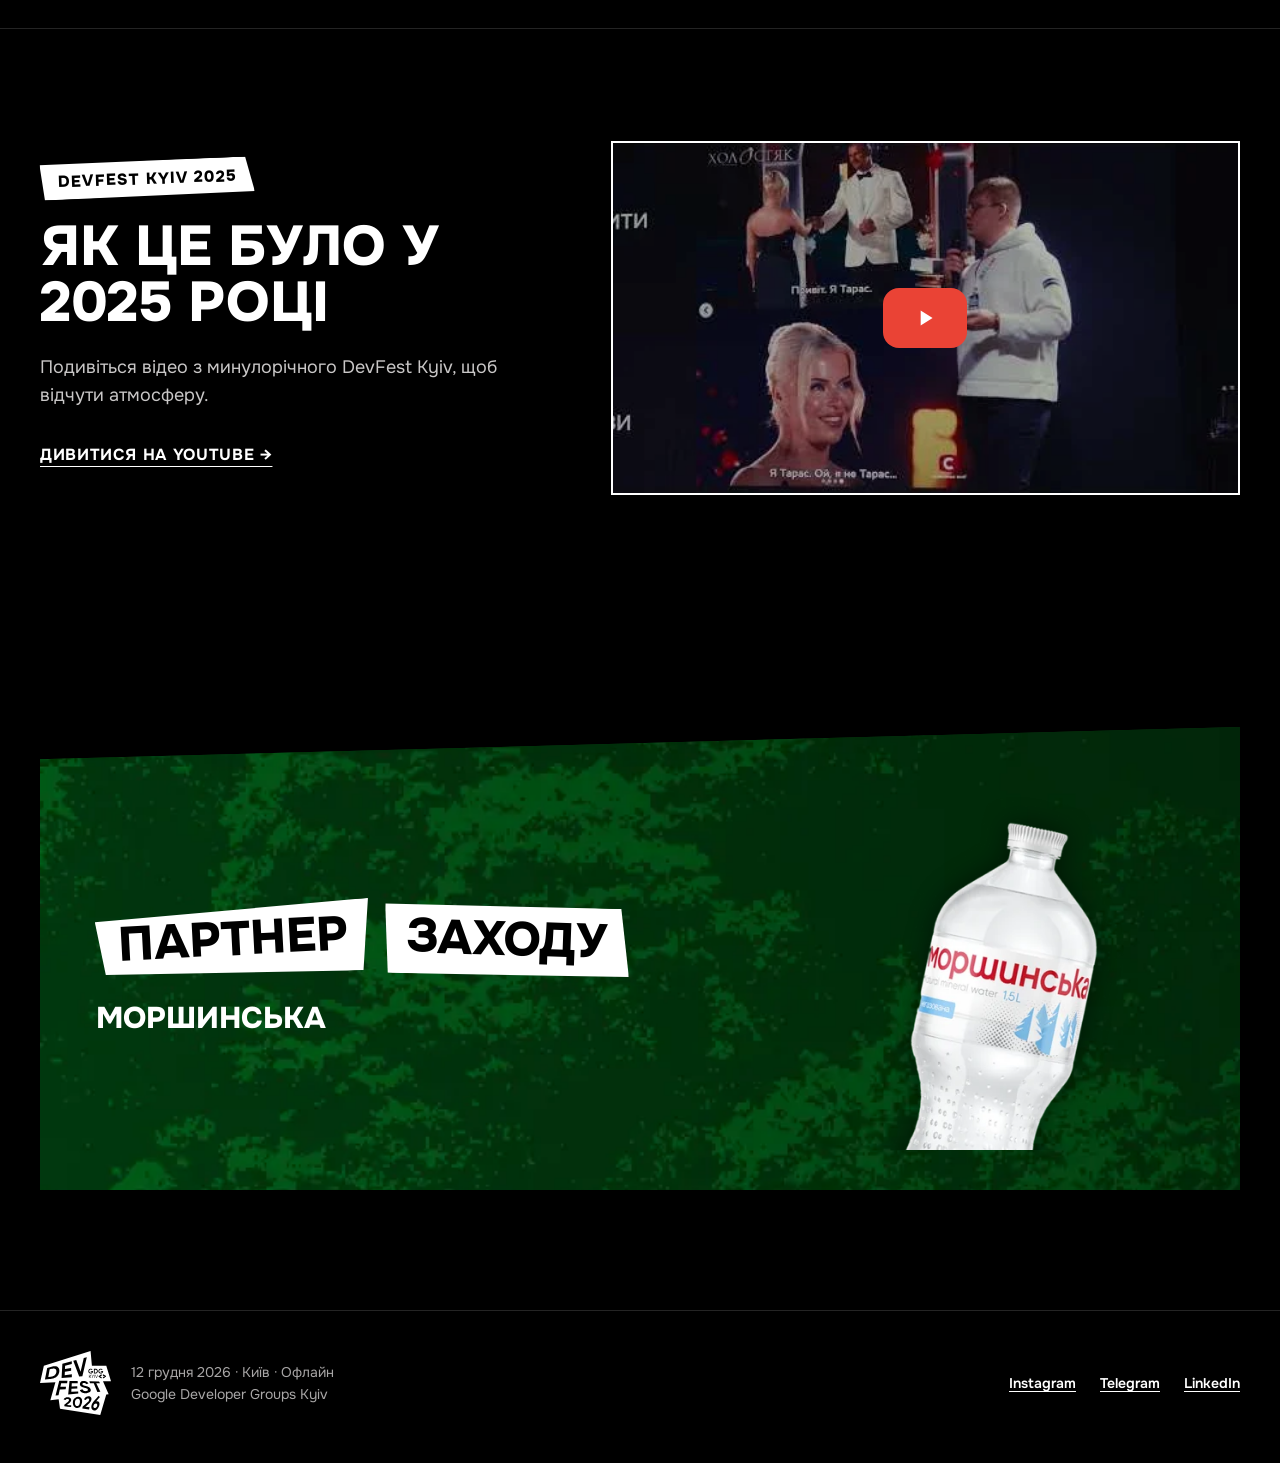
==== commit 0c73c3dd: "Add DevFest networking bingo and shareable cards" ====
--- a/index.html
+++ b/index.html
@@ -45,6 +45,8 @@
 .card-wrap{width:480px}
 .footer-links{display:flex;flex-wrap:wrap;gap:4px 24px;font-size:14px;font-weight:600}
 .footer-links a{display:inline-flex;align-items:center;min-height:44px;text-underline-offset:.24em}
+.header-actions{display:flex;align-items:center;gap:clamp(12px,4vw,28px)}
+.header-link{display:inline-flex;align-items:center;min-height:44px;font-size:14px;font-weight:800;text-transform:uppercase;text-underline-offset:.24em}
 @media (max-width:1040px){
 .hero,.recap,.partner,.gen{grid-template-columns:minmax(0,1fr)}
 .hero-art{max-width:460px;margin:0 auto}
@@ -68,7 +70,10 @@
 <a href="#top" aria-label="DevFest Kyiv 2026 — на початок" style="display: inline-flex; align-items: center;">
 <img src="assets/logo.svg" alt="DevFest 2026 GDG Kyiv" style="height: 52px; width: auto; display: block;">
 </a>
+<div class="header-actions">
+<a class="header-link" href="networking/">Нетворкінг</a>
 <a class="btn-w torn-c" href="#generator" style="display: inline-flex; align-items: center; min-height: 46px; padding: 0 22px; font-size: 14px; font-weight: 800; letter-spacing: .04em; text-transform: uppercase; text-decoration: none;">Я йду!</a>
+</div>
 </div>
 </header>
 
